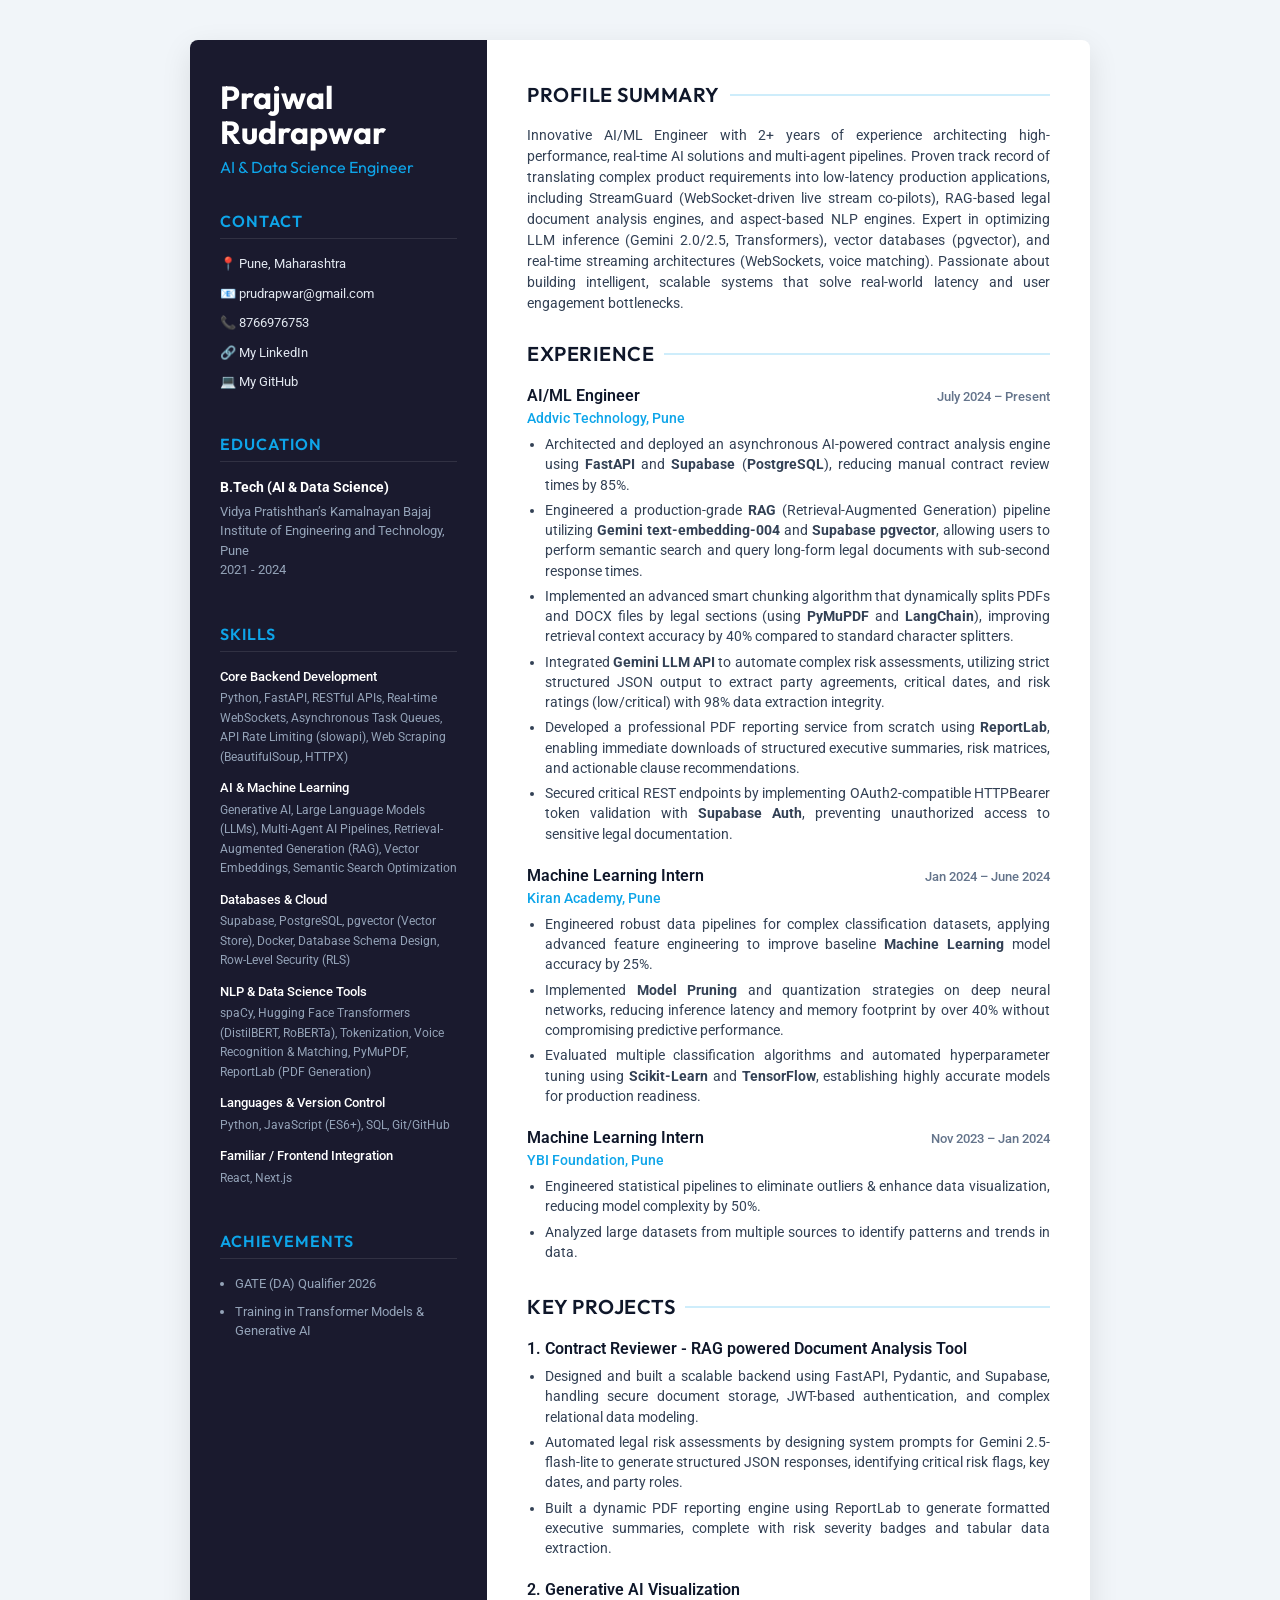
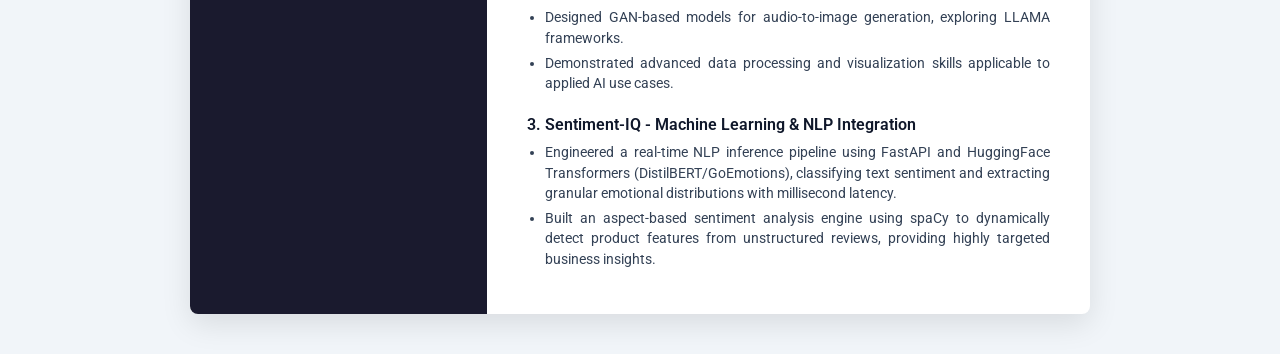
==== resume2.html @ 15351139 "Add files via upload" ====
<!DOCTYPE html>
<html lang="en">
<head>
  <meta charset="UTF-8">
  <meta name="viewport" content="width=device-width, initial-scale=1.0">
  <title>Prajwal Rudrapwar - Resume V2</title>
  <!-- Modern Fonts -->
  <link rel="preconnect" href="https://fonts.googleapis.com">
  <link rel="preconnect" href="https://fonts.gstatic.com" crossorigin>
  <link href="https://fonts.googleapis.com/css2?family=Outfit:wght@300;400;500;600;700&family=Roboto:wght@300;400;500;700&display=swap" rel="stylesheet">
  
  <style>
    :root {
      --sidebar-bg: #1a1a2e; /* Deep dark blue */
      --sidebar-text: #e2e8f0;
      --sidebar-accent: #0ea5e9; /* Light blue accent */
      
      --main-bg: #ffffff;
      --main-text: #334155;
      --main-heading: #0f172a;
      
      --border-light: #e2e8f0;
    }

    * {
      box-sizing: border-box;
      margin: 0;
      padding: 0;
    }

    body {
      font-family: 'Roboto', sans-serif;
      background-color: #f1f5f9;
      color: var(--main-text);
      line-height: 1.5;
      padding: 40px 20px;
    }

    .resume-wrapper {
      max-width: 900px;
      margin: 0 auto;
      background: var(--main-bg);
      display: flex;
      box-shadow: 0 10px 30px rgba(0, 0, 0, 0.1);
      border-radius: 8px;
      overflow: hidden;
      min-height: 1100px; /* Standard A4 proportion approx */
    }

    /* Sidebar Styles (Left Column) */
    .sidebar {
      width: 33%;
      background-color: var(--sidebar-bg);
      color: var(--sidebar-text);
      padding: 40px 30px;
      display: flex;
      flex-direction: column;
      gap: 30px;
    }

    .sidebar h2 {
      font-family: 'Outfit', sans-serif;
      font-size: 16px;
      font-weight: 600;
      color: var(--sidebar-accent);
      text-transform: uppercase;
      letter-spacing: 1px;
      margin-bottom: 15px;
      border-bottom: 1px solid rgba(255,255,255,0.1);
      padding-bottom: 5px;
    }

    .header-name h1 {
      font-family: 'Outfit', sans-serif;
      font-size: 32px;
      font-weight: 700;
      color: #ffffff;
      line-height: 1.1;
      margin-bottom: 5px;
    }

    .header-name h3 {
      font-family: 'Outfit', sans-serif;
      font-size: 16px;
      font-weight: 400;
      color: var(--sidebar-accent);
    }

    .contact-list {
      list-style: none;
      font-size: 13px;
    }

    .contact-list li {
      margin-bottom: 10px;
      word-break: break-all;
    }
    
    .contact-list a {
      color: var(--sidebar-text);
      text-decoration: none;
    }

    .sidebar-block {
      font-size: 13px;
    }

    .sidebar-block h4 {
      font-size: 14px;
      color: #ffffff;
      margin-bottom: 4px;
    }

    .sidebar-block p {
      color: #94a3b8;
      margin-bottom: 12px;
    }

    .skills-list {
      list-style: none;
    }

    .skills-list li {
      margin-bottom: 12px;
    }

    .skills-list span.title {
      display: block;
      color: #ffffff;
      font-weight: 500;
      margin-bottom: 2px;
    }

    .skills-list span.items {
      color: #94a3b8;
      font-size: 12px;
    }

    .achievements-list {
      padding-left: 15px;
      color: #94a3b8;
    }

    .achievements-list li {
      margin-bottom: 8px;
    }

    /* Main Content (Right Column) */
    .main-content {
      width: 67%;
      padding: 40px 40px;
      display: flex;
      flex-direction: column;
      gap: 25px;
    }

    .main-content h2 {
      font-family: 'Outfit', sans-serif;
      font-size: 20px;
      font-weight: 600;
      color: var(--main-heading);
      text-transform: uppercase;
      letter-spacing: 0.5px;
      margin-bottom: 15px;
      display: flex;
      align-items: center;
      gap: 10px;
    }

    .main-content h2::after {
      content: "";
      flex-grow: 1;
      height: 2px;
      background-color: var(--sidebar-accent);
      opacity: 0.2;
    }

    .summary p {
      font-size: 14px;
      text-align: justify;
    }

    .item-group {
      margin-bottom: 20px;
    }

    .item-group:last-child {
      margin-bottom: 0;
    }

    .item-header {
      display: flex;
      justify-content: space-between;
      align-items: baseline;
      margin-bottom: 5px;
    }

    .item-title {
      font-size: 16px;
      font-weight: 600;
      color: var(--main-heading);
    }

    .item-subtitle {
      font-size: 14px;
      font-weight: 500;
      color: var(--sidebar-accent);
    }

    .item-date {
      font-size: 13px;
      font-weight: 500;
      color: #64748b;
      white-space: nowrap;
    }

    ul.bullet-list {
      list-style-type: disc;
      padding-left: 18px;
      margin-top: 5px;
    }

    ul.bullet-list li {
      font-size: 13.5px;
      margin-bottom: 5px;
      text-align: justify;
    }

    /* Print Optimization */
    @media print {
      body {
        padding: 0;
        background: #fff;
      }
      .resume-wrapper {
        box-shadow: none;
        border-radius: 0;
        max-width: 100%;
        min-height: auto;
      }
      @page {
        size: A4;
        margin: 0; /* Hides browser headers */
      }
    }
  </style>
</head>
<body>

  <div class="resume-wrapper">
    
    <!-- LEFT COLUMN -->
    <div class="sidebar">
      
      <div class="header-name">
        <h1>Prajwal<br>Rudrapwar</h1>
        <h3>AI & Data Science Engineer</h3>
      </div>

      <div class="sidebar-block">
        <h2>Contact</h2>
        <ul class="contact-list">
          <li>📍 Pune, Maharashtra</li>
          <li>📧 <a href="mailto:prudrapwar@gmail.com">prudrapwar@gmail.com</a></li>
          <li>📞 8766976753</li>
          <li>🔗 <a href="https://linkedin.com/in/prajwal-rudrapwar-7233b726a">My LinkedIn</a></li>
          <li>💻 <a href="https://github.com/prajwalrudra">My GitHub</a></li>
        </ul>
      </div>

      <div class="sidebar-block">
        <h2>Education</h2>
        <h4>B.Tech (AI & Data Science)</h4>
        <p>Vidya Pratishthan’s Kamalnayan Bajaj Institute of Engineering and Technology, Pune<br>2021 - 2024</p>
      </div>

      <div class="sidebar-block">
        <h2>Skills</h2>
        <ul class="skills-list">
          <li>
            <span class="title">Core Backend Development</span>
            <span class="items">Python, FastAPI, RESTful APIs, Real-time WebSockets, Asynchronous Task Queues, API Rate Limiting (slowapi), Web Scraping (BeautifulSoup, HTTPX)</span>
          </li>
          <li>
            <span class="title">AI & Machine Learning</span>
            <span class="items">Generative AI, Large Language Models (LLMs), Multi-Agent AI Pipelines, Retrieval-Augmented Generation (RAG), Vector Embeddings, Semantic Search Optimization</span>
          </li>
          <li>
            <span class="title">Databases & Cloud</span>
            <span class="items">Supabase, PostgreSQL, pgvector (Vector Store), Docker, Database Schema Design, Row-Level Security (RLS)</span>
          </li>
          <li>
            <span class="title">NLP & Data Science Tools</span>
            <span class="items">spaCy, Hugging Face Transformers (DistilBERT, RoBERTa), Tokenization, Voice Recognition & Matching, PyMuPDF, ReportLab (PDF Generation)</span>
          </li>
          <li>
            <span class="title">Languages & Version Control</span>
            <span class="items">Python, JavaScript (ES6+), SQL, Git/GitHub</span>
          </li>
          <li>
            <span class="title">Familiar / Frontend Integration</span>
            <span class="items">React, Next.js</span>
          </li>
        </ul>
      </div>

      <div class="sidebar-block">
        <h2>Achievements</h2>
        <ul class="achievements-list">
          <li>GATE (DA) Qualifier 2026</li>
          <li>Training in Transformer Models & Generative AI</li>
        </ul>
      </div>

    </div>

    <!-- RIGHT COLUMN -->
    <div class="main-content">
      
      <div class="summary">
        <h2>Profile Summary</h2>
        <p>Innovative AI/ML Engineer with 2+ years of experience architecting high-performance, real-time AI solutions and multi-agent pipelines. Proven track record of translating complex product requirements into low-latency production applications, including StreamGuard (WebSocket-driven live stream co-pilots), RAG-based legal document analysis engines, and aspect-based NLP engines. Expert in optimizing LLM inference (Gemini 2.0/2.5, Transformers), vector databases (pgvector), and real-time streaming architectures (WebSockets, voice matching). Passionate about building intelligent, scalable systems that solve real-world latency and user engagement bottlenecks.</p>
      </div>

      <div class="experience">
        <h2>Experience</h2>
        
        <div class="item-group">
          <div class="item-header">
            <div>
              <div class="item-title">AI/ML Engineer</div>
              <div class="item-subtitle">Addvic Technology, Pune</div>
            </div>
            <div class="item-date">July 2024 – Present</div>
          </div>
          <ul class="bullet-list">
            <li>Architected and deployed an asynchronous AI-powered contract analysis engine using <strong>FastAPI</strong> and <strong>Supabase</strong> (<strong>PostgreSQL</strong>), reducing manual contract review times by 85%.</li>
            <li>Engineered a production-grade <strong>RAG</strong> (Retrieval-Augmented Generation) pipeline utilizing <strong>Gemini text-embedding-004</strong> and <strong>Supabase pgvector</strong>, allowing users to perform semantic search and query long-form legal documents with sub-second response times.</li>
            <li>Implemented an advanced smart chunking algorithm that dynamically splits PDFs and DOCX files by legal sections (using <strong>PyMuPDF</strong> and <strong>LangChain</strong>), improving retrieval context accuracy by 40% compared to standard character splitters.</li>
            <li>Integrated <strong>Gemini LLM API</strong> to automate complex risk assessments, utilizing strict structured JSON output to extract party agreements, critical dates, and risk ratings (low/critical) with 98% data extraction integrity.</li>
            <li>Developed a professional PDF reporting service from scratch using <strong>ReportLab</strong>, enabling immediate downloads of structured executive summaries, risk matrices, and actionable clause recommendations.</li>
            <li>Secured critical REST endpoints by implementing OAuth2-compatible HTTPBearer token validation with <strong>Supabase Auth</strong>, preventing unauthorized access to sensitive legal documentation.</li>
          </ul>
        </div>

        <div class="item-group">
          <div class="item-header">
            <div>
              <div class="item-title">Machine Learning Intern</div>
              <div class="item-subtitle">Kiran Academy, Pune</div>
            </div>
            <div class="item-date">Jan 2024 – June 2024</div>
          </div>
          <ul class="bullet-list">
            <li>Engineered robust data pipelines for complex classification datasets, applying advanced feature engineering to improve baseline <strong>Machine Learning</strong> model accuracy by 25%.</li>
            <li>Implemented <strong>Model Pruning</strong> and quantization strategies on deep neural networks, reducing inference latency and memory footprint by over 40% without compromising predictive performance.</li>
            <li>Evaluated multiple classification algorithms and automated hyperparameter tuning using <strong>Scikit-Learn</strong> and <strong>TensorFlow</strong>, establishing highly accurate models for production readiness.</li>
          </ul>
        </div>

        <div class="item-group">
          <div class="item-header">
            <div>
              <div class="item-title">Machine Learning Intern</div>
              <div class="item-subtitle">YBI Foundation, Pune</div>
            </div>
            <div class="item-date">Nov 2023 – Jan 2024</div>
          </div>
          <ul class="bullet-list">
            <li>Engineered statistical pipelines to eliminate outliers & enhance data visualization, reducing model complexity by 50%.</li>
            <li>Analyzed large datasets from multiple sources to identify patterns and trends in data.</li>
          </ul>
        </div>
      </div>

      <div class="projects">
        <h2>Key Projects</h2>
        
        <div class="item-group">
          <div class="item-title">1. Contract Reviewer - RAG powered Document Analysis Tool</div>
          <ul class="bullet-list">
            <li>Designed and built a scalable backend using FastAPI, Pydantic, and Supabase, handling secure document storage, JWT-based authentication, and complex relational data modeling.</li>
            <li>Automated legal risk assessments by designing system prompts for Gemini 2.5-flash-lite to generate structured JSON responses, identifying critical risk flags, key dates, and party roles.</li>
            <li>Built a dynamic PDF reporting engine using ReportLab to generate formatted executive summaries, complete with risk severity badges and tabular data extraction.</li>
          </ul>
        </div>

        <div class="item-group">
          <div class="item-title">2. Generative AI Visualization</div>
          <ul class="bullet-list">
            <li>Designed GAN-based models for audio-to-image generation, exploring LLAMA frameworks.</li>
            <li>Demonstrated advanced data processing and visualization skills applicable to applied AI use cases.</li>
          </ul>
        </div>

        <div class="item-group">
          <div class="item-title">3. Sentiment-IQ - Machine Learning & NLP Integration</div>
          <ul class="bullet-list">
            <li>Engineered a real-time NLP inference pipeline using FastAPI and HuggingFace Transformers (DistilBERT/GoEmotions), classifying text sentiment and extracting granular emotional distributions with millisecond latency.</li>
            <li>Built an aspect-based sentiment analysis engine using spaCy to dynamically detect product features from unstructured reviews, providing highly targeted business insights.</li>
          </ul>
        </div>
      </div>

    </div>

  </div>

</body>
</html>
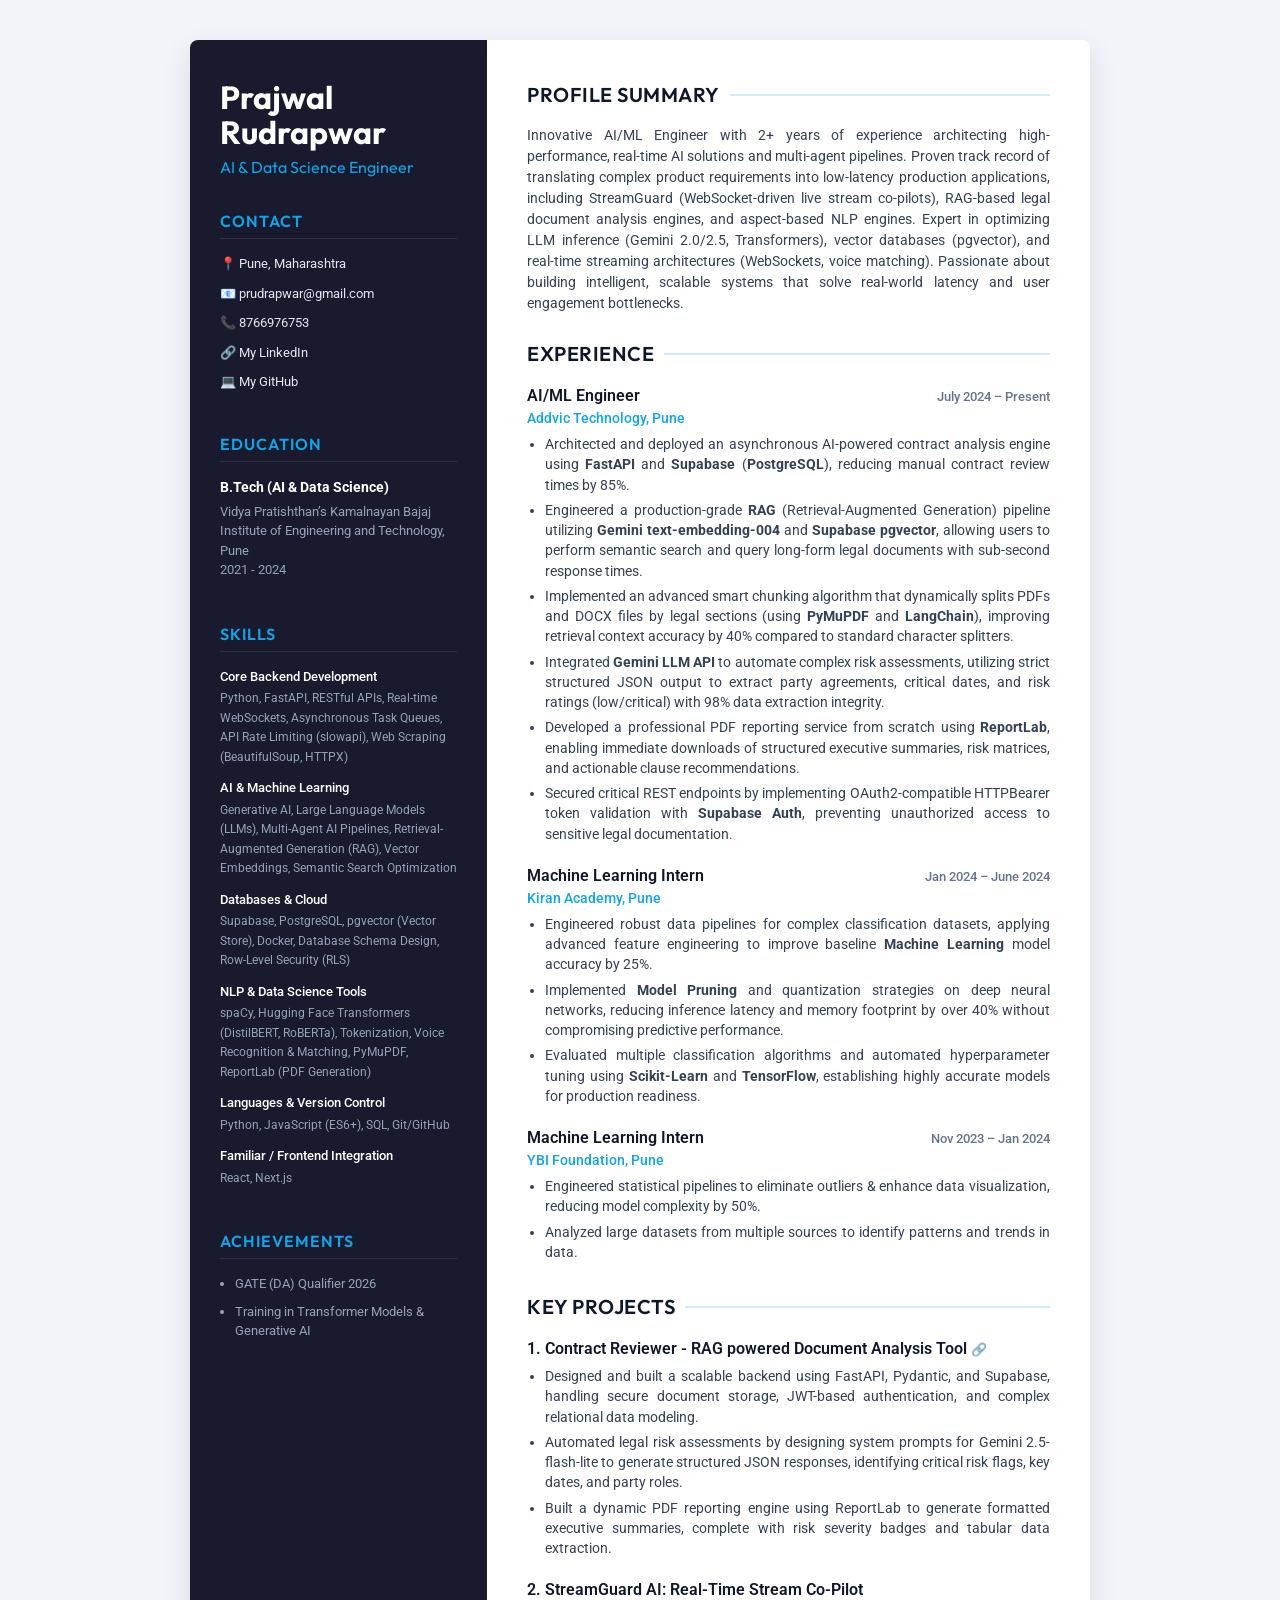
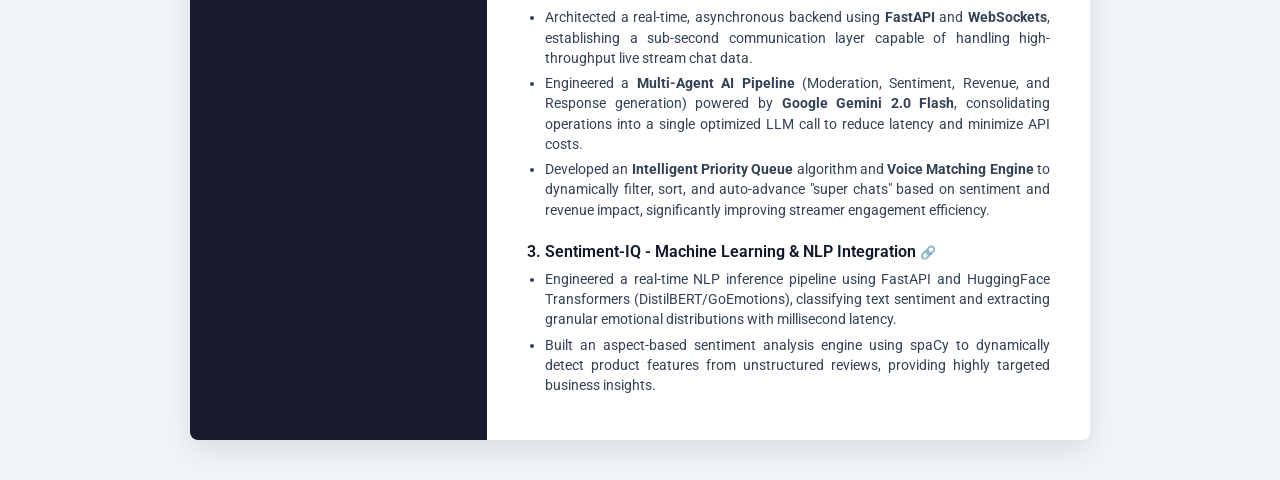
==== commit afb1f5d7: "Add files via upload" ====
--- a/resume2.html
+++ b/resume2.html
@@ -243,6 +243,22 @@
         margin: 0; /* Hides browser headers */
       }
     }
+    
+    /* Mobile Responsiveness */
+    @media screen and (max-width: 768px) {
+      .resume-wrapper {
+        flex-direction: column;
+      }
+      .sidebar, .main-content {
+        width: 100%;
+      }
+      .sidebar {
+        padding: 30px 20px;
+      }
+      .main-content {
+        padding: 30px 20px;
+      }
+    }
   </style>
 </head>
 <body>
@@ -377,7 +393,7 @@
         <h2>Key Projects</h2>
         
         <div class="item-group">
-          <div class="item-title">1. Contract Reviewer - RAG powered Document Analysis Tool</div>
+          <div class="item-title"><a href="https://github.com/prajwalrudra/ai-contract-reviewer-blueprint" target="_blank" style="color: inherit; text-decoration: none;">1. Contract Reviewer - RAG powered Document Analysis Tool <span style="font-size: 0.8em;">🔗</span></a></div>
           <ul class="bullet-list">
             <li>Designed and built a scalable backend using FastAPI, Pydantic, and Supabase, handling secure document storage, JWT-based authentication, and complex relational data modeling.</li>
             <li>Automated legal risk assessments by designing system prompts for Gemini 2.5-flash-lite to generate structured JSON responses, identifying critical risk flags, key dates, and party roles.</li>
@@ -386,15 +402,16 @@
         </div>
 
         <div class="item-group">
-          <div class="item-title">2. Generative AI Visualization</div>
-          <ul class="bullet-list">
-            <li>Designed GAN-based models for audio-to-image generation, exploring LLAMA frameworks.</li>
-            <li>Demonstrated advanced data processing and visualization skills applicable to applied AI use cases.</li>
-          </ul>
-        </div>
-
-        <div class="item-group">
-          <div class="item-title">3. Sentiment-IQ - Machine Learning & NLP Integration</div>
+          <div class="item-title">2. StreamGuard AI: Real-Time Stream Co-Pilot</div>
+          <ul class="bullet-list">
+            <li>Architected a real-time, asynchronous backend using <strong>FastAPI</strong> and <strong>WebSockets</strong>, establishing a sub-second communication layer capable of handling high-throughput live stream chat data.</li>
+            <li>Engineered a <strong>Multi-Agent AI Pipeline</strong> (Moderation, Sentiment, Revenue, and Response generation) powered by <strong>Google Gemini 2.0 Flash</strong>, consolidating operations into a single optimized LLM call to reduce latency and minimize API costs.</li>
+            <li>Developed an <strong>Intelligent Priority Queue</strong> algorithm and <strong>Voice Matching Engine</strong> to dynamically filter, sort, and auto-advance "super chats" based on sentiment and revenue impact, significantly improving streamer engagement efficiency.</li>
+          </ul>
+        </div>
+
+        <div class="item-group">
+          <div class="item-title"><a href="https://github.com/prajwalrudra/Sentiment-IQ" target="_blank" style="color: inherit; text-decoration: none;">3. Sentiment-IQ - Machine Learning & NLP Integration <span style="font-size: 0.8em;">🔗</span></a></div>
           <ul class="bullet-list">
             <li>Engineered a real-time NLP inference pipeline using FastAPI and HuggingFace Transformers (DistilBERT/GoEmotions), classifying text sentiment and extracting granular emotional distributions with millisecond latency.</li>
             <li>Built an aspect-based sentiment analysis engine using spaCy to dynamically detect product features from unstructured reviews, providing highly targeted business insights.</li>
